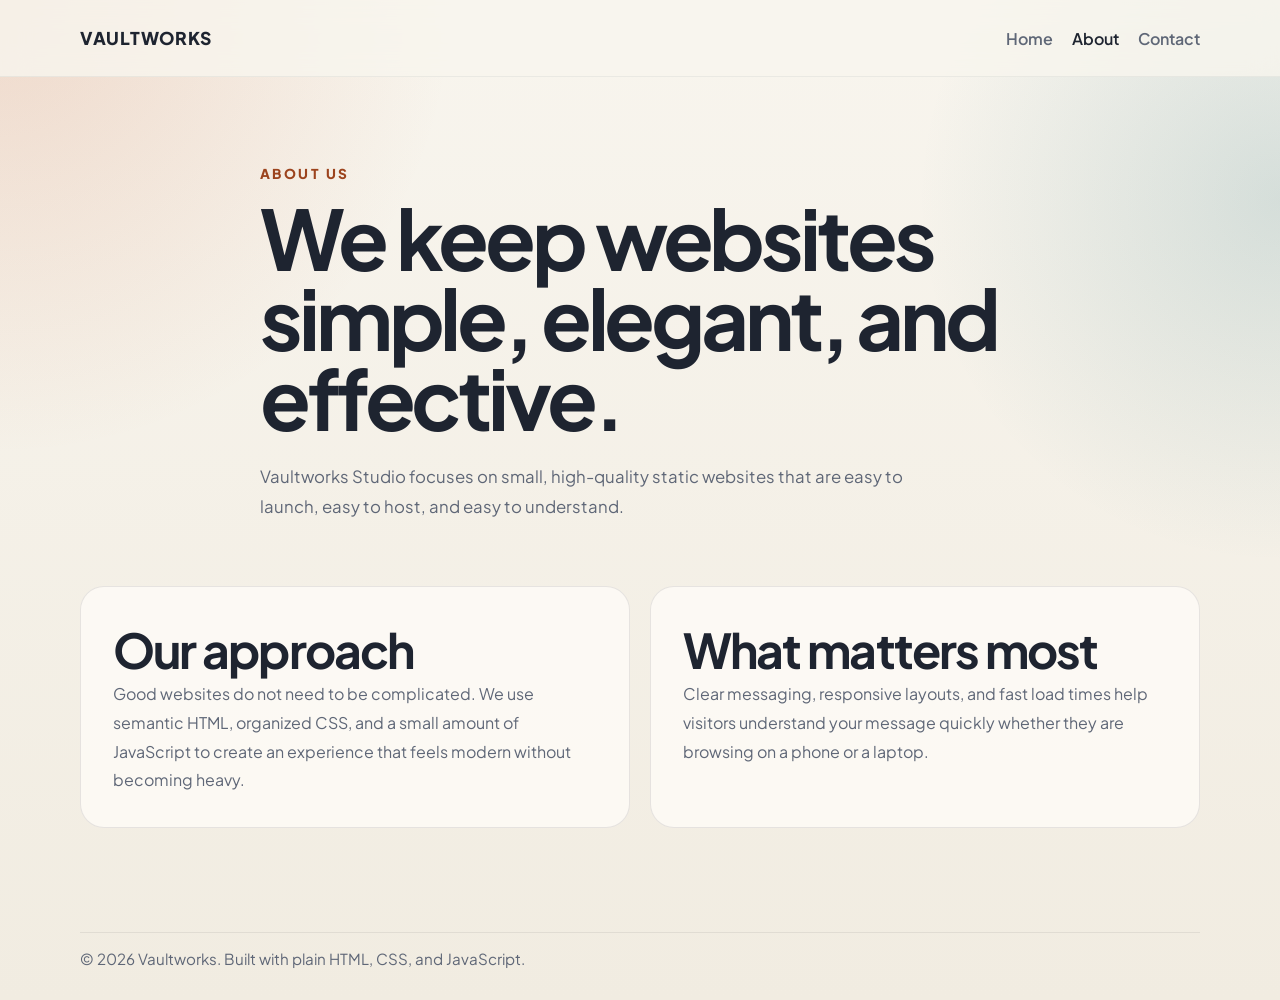
==== about.html @ fb373f13 "Initial static site for GitHub Pages" ====
<!DOCTYPE html>
<html lang="en">
<head>
  <meta charset="UTF-8">
  <meta name="viewport" content="width=device-width, initial-scale=1.0">
  <title>About | Vaultworks Studio</title>
  <meta name="description" content="Learn about Vaultworks Studio and our approach to building clean, modern, and responsive static websites.">
  <meta name="keywords" content="about web design, responsive website studio, static website agency">
  <meta name="author" content="Vaultworks Studio">
  <meta property="og:title" content="About Vaultworks Studio">
  <meta property="og:description" content="Our approach to simple, elegant, and fast static web design.">
  <meta property="og:type" content="website">
  <meta property="og:url" content="https://example.com/about.html">
  <meta name="twitter:card" content="summary">
  <link rel="preconnect" href="https://fonts.googleapis.com">
  <link rel="preconnect" href="https://fonts.gstatic.com" crossorigin>
  <link href="https://fonts.googleapis.com/css2?family=Plus+Jakarta+Sans:wght@400;500;600;700;800&display=swap" rel="stylesheet">
  <link rel="stylesheet" href="style.css">
</head>
<body>
  <header class="site-header">
    <div class="container nav-wrap">
      <a class="brand" href="index.html">Vaultworks</a>
      <button class="nav-toggle" type="button" aria-expanded="false" aria-controls="site-nav" aria-label="Open navigation">
        <span></span>
        <span></span>
        <span></span>
      </button>
      <nav id="site-nav" class="site-nav" aria-label="Main navigation">
        <a href="index.html">Home</a>
        <a class="active" href="about.html">About</a>
        <a href="contact.html">Contact</a>
      </nav>
    </div>
  </header>

  <main class="page-main">
    <section class="page-hero">
      <div class="container narrow">
        <p class="eyebrow">About us</p>
        <h1>We keep websites simple, elegant, and effective.</h1>
        <p class="lead">
          Vaultworks Studio focuses on small, high-quality static websites that are easy to launch,
          easy to host, and easy to understand.
        </p>
      </div>
    </section>

    <section class="content-section">
      <div class="container two-column">
        <div>
          <h2>Our approach</h2>
          <p>
            Good websites do not need to be complicated. We use semantic HTML, organized CSS, and
            a small amount of JavaScript to create an experience that feels modern without becoming heavy.
          </p>
        </div>
        <div>
          <h2>What matters most</h2>
          <p>
            Clear messaging, responsive layouts, and fast load times help visitors understand your
            message quickly whether they are browsing on a phone or a laptop.
          </p>
        </div>
      </div>
    </section>
  </main>

  <footer class="site-footer">
    <div class="container footer-wrap">
      <p>&copy; 2026 Vaultworks. Built with plain HTML, CSS, and JavaScript.</p>
    </div>
  </footer>

  <script src="script.js"></script>
</body>
</html>
---- style.css ----
:root {
  --bg: #f5f1e8;
  --surface: rgba(255, 255, 255, 0.72);
  --surface-strong: #fffdf8;
  --text: #1e2430;
  --muted: #5f6777;
  --line: rgba(30, 36, 48, 0.1);
  --accent: #c75c2d;
  --accent-dark: #9c431d;
  --shadow: 0 24px 60px rgba(35, 38, 45, 0.12);
  --radius: 24px;
  --max-width: 1120px;
}

* {
  box-sizing: border-box;
}

html {
  scroll-behavior: smooth;
}

body {
  margin: 0;
  font-family: "Plus Jakarta Sans", sans-serif;
  color: var(--text);
  background:
    radial-gradient(circle at top left, rgba(199, 92, 45, 0.18), transparent 28%),
    radial-gradient(circle at right 20%, rgba(38, 112, 126, 0.16), transparent 24%),
    linear-gradient(180deg, #f8f5ee 0%, #f1ece1 100%);
  min-height: 100vh;
}

a {
  color: inherit;
  text-decoration: none;
}

img {
  max-width: 100%;
  display: block;
}

.container {
  width: min(calc(100% - 2rem), var(--max-width));
  margin: 0 auto;
}

.site-header {
  position: sticky;
  top: 0;
  z-index: 10;
  backdrop-filter: blur(14px);
  background: rgba(248, 245, 238, 0.8);
  border-bottom: 1px solid rgba(30, 36, 48, 0.06);
}

.nav-wrap {
  display: flex;
  align-items: center;
  justify-content: space-between;
  min-height: 76px;
  gap: 1rem;
}

.brand {
  font-size: 1.1rem;
  font-weight: 800;
  letter-spacing: 0.04em;
  text-transform: uppercase;
}

.site-nav {
  display: flex;
  align-items: center;
  gap: 1.2rem;
}

.site-nav a {
  color: var(--muted);
  font-weight: 600;
  transition: color 180ms ease;
}

.site-nav a:hover,
.site-nav a.active {
  color: var(--text);
}

.nav-toggle {
  display: none;
  width: 48px;
  height: 48px;
  border: 1px solid var(--line);
  border-radius: 14px;
  background: rgba(255, 255, 255, 0.55);
  padding: 0;
  cursor: pointer;
}

.nav-toggle span {
  display: block;
  width: 20px;
  height: 2px;
  margin: 5px auto;
  background: var(--text);
  border-radius: 999px;
  transition: transform 180ms ease, opacity 180ms ease;
}

.hero,
.page-hero {
  padding: 5.5rem 0 3rem;
}

.hero-grid {
  display: grid;
  grid-template-columns: 1.15fr 0.85fr;
  gap: 2rem;
  align-items: center;
}

.hero-copy h1,
.page-hero h1 {
  margin: 0;
  font-size: clamp(2.8rem, 7vw, 5.2rem);
  line-height: 0.96;
  letter-spacing: -0.05em;
}

.eyebrow {
  margin: 0 0 1rem;
  color: var(--accent-dark);
  font-size: 0.85rem;
  font-weight: 800;
  letter-spacing: 0.18em;
  text-transform: uppercase;
}

.lead {
  max-width: 58ch;
  margin: 1.5rem 0 0;
  color: var(--muted);
  font-size: 1.05rem;
  line-height: 1.8;
}

.button {
  display: inline-flex;
  align-items: center;
  justify-content: center;
  margin-top: 2rem;
  padding: 0.95rem 1.4rem;
  border-radius: 999px;
  background: linear-gradient(135deg, var(--accent), #df8d3e);
  color: white;
  font-weight: 700;
  box-shadow: 0 18px 40px rgba(199, 92, 45, 0.28);
  transition: transform 180ms ease, box-shadow 180ms ease;
}

.button:hover,
.button:focus-visible {
  transform: translateY(-2px);
  box-shadow: 0 22px 50px rgba(199, 92, 45, 0.34);
}

.hero-card {
  position: relative;
  min-height: 360px;
}

.card-glow {
  position: absolute;
  inset: 12% 10% auto auto;
  width: 180px;
  height: 180px;
  border-radius: 50%;
  background: rgba(223, 141, 62, 0.32);
  filter: blur(30px);
}

.hero-panel,
.feature-card,
.contact-card {
  border: 1px solid rgba(255, 255, 255, 0.55);
  background: var(--surface);
  backdrop-filter: blur(12px);
  box-shadow: var(--shadow);
}

.hero-panel {
  position: relative;
  margin-top: 3rem;
  padding: 2rem;
  border-radius: 28px;
}

.hero-panel p,
.hero-panel li {
  color: var(--muted);
}

.hero-panel p {
  margin-top: 0;
  font-size: 0.95rem;
  font-weight: 800;
  color: var(--text);
  letter-spacing: 0.08em;
  text-transform: uppercase;
}

.hero-panel ul {
  margin: 1rem 0 0;
  padding-left: 1.1rem;
  line-height: 1.9;
}

.features,
.content-section {
  padding: 1rem 0 5rem;
}

.section-head {
  margin-bottom: 1.5rem;
}

.section-head h2,
.content-section h2 {
  margin: 0;
  font-size: clamp(1.9rem, 4vw, 3rem);
  letter-spacing: -0.04em;
}

.feature-grid,
.two-column {
  display: grid;
  grid-template-columns: repeat(3, minmax(0, 1fr));
  gap: 1.25rem;
}

.feature-card,
.contact-card {
  padding: 1.7rem;
  border-radius: var(--radius);
}

.feature-card h3 {
  margin-top: 0;
  margin-bottom: 0.75rem;
  font-size: 1.15rem;
}

.feature-card p,
.two-column p,
.contact-card p {
  margin: 0;
  color: var(--muted);
  line-height: 1.8;
}

.narrow {
  max-width: 760px;
}

.two-column {
  grid-template-columns: repeat(2, minmax(0, 1fr));
}

.two-column > div {
  padding: 2rem;
  border-radius: var(--radius);
  background: rgba(255, 253, 248, 0.75);
  border: 1px solid var(--line);
}

.contact-card {
  max-width: 720px;
}

.contact-card a {
  color: var(--accent-dark);
}

.site-footer {
  padding: 1.5rem 0 2rem;
}

.footer-wrap {
  padding-top: 1rem;
  border-top: 1px solid rgba(30, 36, 48, 0.08);
}

.site-footer p {
  margin: 0;
  color: var(--muted);
  font-size: 0.95rem;
}

body.menu-open {
  overflow: hidden;
}

@media (max-width: 820px) {
  .nav-toggle {
    display: inline-block;
  }

  .site-nav {
    position: absolute;
    top: calc(100% + 0.75rem);
    right: 1rem;
    left: 1rem;
    display: none;
    flex-direction: column;
    align-items: flex-start;
    padding: 1rem;
    border: 1px solid var(--line);
    border-radius: 20px;
    background: rgba(255, 253, 248, 0.95);
    box-shadow: var(--shadow);
  }

  .site-nav.is-open {
    display: flex;
  }

  .hero-grid,
  .feature-grid,
  .two-column {
    grid-template-columns: 1fr;
  }

  .hero,
  .page-hero {
    padding-top: 4.5rem;
  }

  .hero-copy h1,
  .page-hero h1 {
    font-size: clamp(2.5rem, 12vw, 4rem);
  }

  .hero-card {
    min-height: 0;
  }
}

@media (prefers-reduced-motion: reduce) {
  html {
    scroll-behavior: auto;
  }

  *,
  *::before,
  *::after {
    animation: none !important;
    transition: none !important;
  }
}
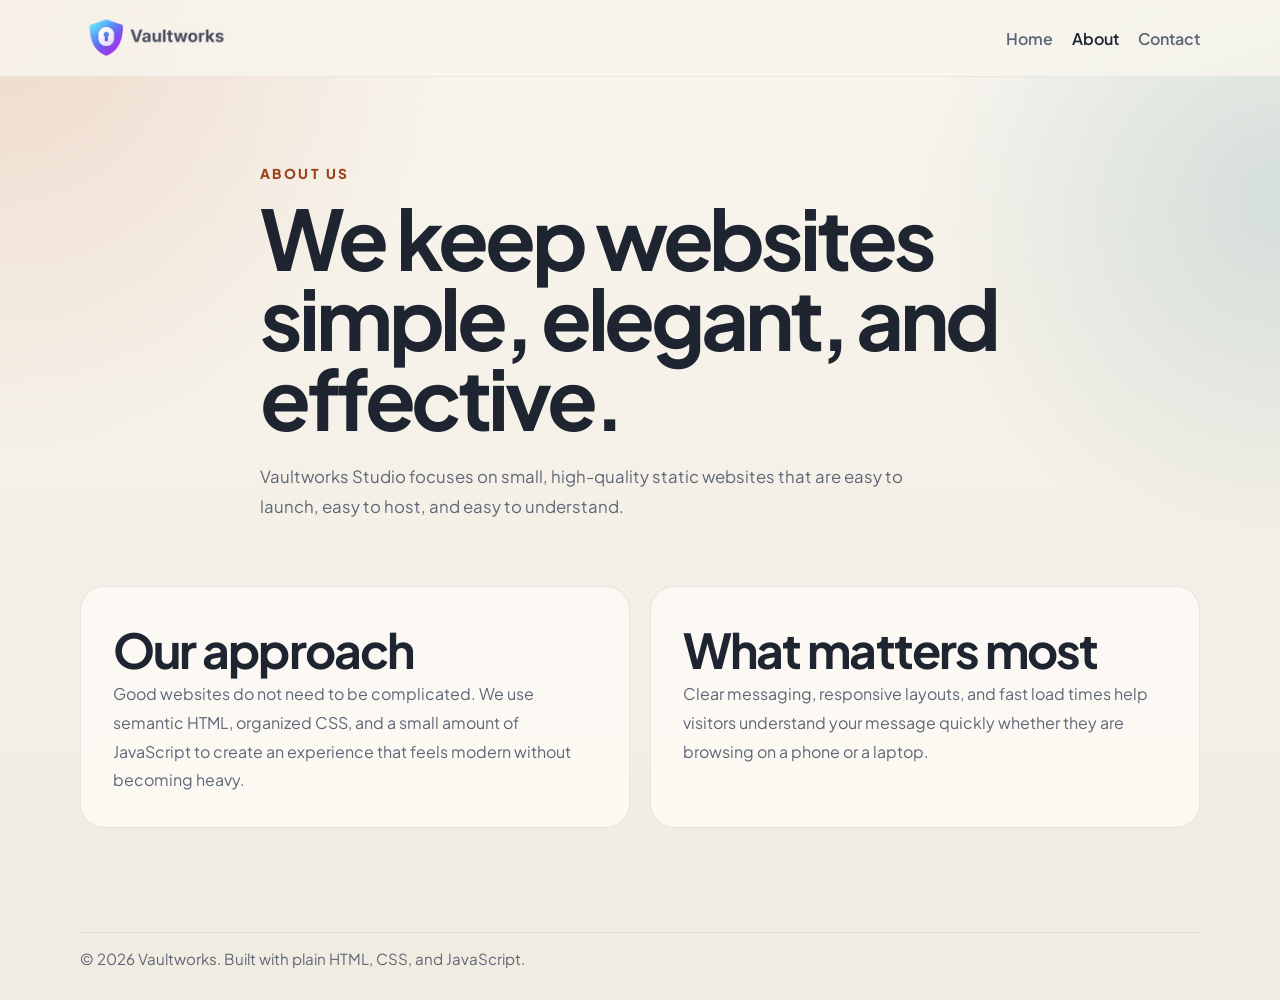
==== commit 23ae04f5: "Add Vaultworks logo to site header" ====
--- a/about.html
+++ b/about.html
@@ -20,7 +20,9 @@
 <body>
   <header class="site-header">
     <div class="container nav-wrap">
-      <a class="brand" href="index.html">Vaultworks</a>
+      <a class="brand" href="index.html" aria-label="Vaultworks home">
+        <img src="assets/Vaultworks-logo.png" alt="Vaultworks" class="brand-logo">
+      </a>
       <button class="nav-toggle" type="button" aria-expanded="false" aria-controls="site-nav" aria-label="Open navigation">
         <span></span>
         <span></span>
--- a/style.css
+++ b/style.css
@@ -64,10 +64,15 @@
 }
 
 .brand {
-  font-size: 1.1rem;
-  font-weight: 800;
-  letter-spacing: 0.04em;
-  text-transform: uppercase;
+  display: inline-flex;
+  align-items: center;
+  flex: 0 1 auto;
+}
+
+.brand-logo {
+  width: auto;
+  height: 56px;
+  max-width: min(48vw, 360px);
 }
 
 .site-nav {
@@ -302,6 +307,10 @@
 }
 
 @media (max-width: 820px) {
+  .nav-wrap {
+    min-height: 82px;
+  }
+
   .nav-toggle {
     display: inline-block;
   }
@@ -331,6 +340,11 @@
     grid-template-columns: 1fr;
   }
 
+  .brand-logo {
+    height: 44px;
+    max-width: 62vw;
+  }
+
   .hero,
   .page-hero {
     padding-top: 4.5rem;
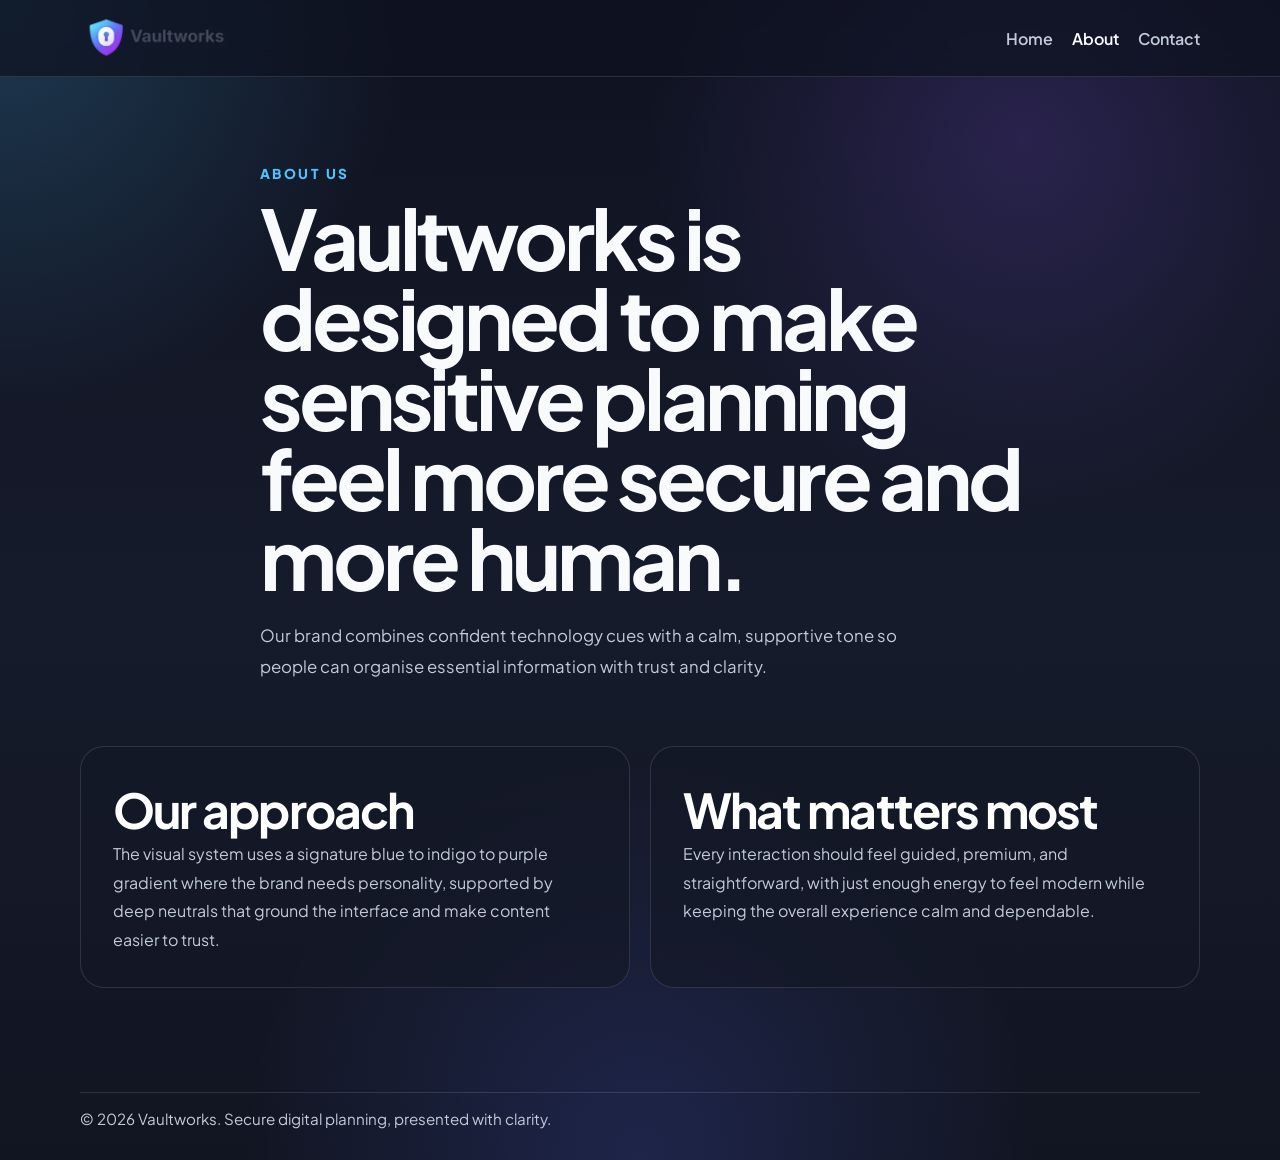
==== commit 032c8372: "Align site styling with brand guidelines" ====
--- a/about.html
+++ b/about.html
@@ -3,14 +3,15 @@
 <head>
   <meta charset="UTF-8">
   <meta name="viewport" content="width=device-width, initial-scale=1.0">
-  <title>About | Vaultworks Studio</title>
-  <meta name="description" content="Learn about Vaultworks Studio and our approach to building clean, modern, and responsive static websites.">
-  <meta name="keywords" content="about web design, responsive website studio, static website agency">
-  <meta name="author" content="Vaultworks Studio">
-  <meta property="og:title" content="About Vaultworks Studio">
-  <meta property="og:description" content="Our approach to simple, elegant, and fast static web design.">
+  <title>About | Vaultworks</title>
+  <meta name="description" content="Learn how Vaultworks combines security, clarity, and modern design into a trusted digital planning experience.">
+  <meta name="keywords" content="about vaultworks, secure planning, digital vault, trusted platform">
+  <meta name="author" content="Vaultworks">
+  <meta name="theme-color" content="#0F1220">
+  <meta property="og:title" content="About Vaultworks">
+  <meta property="og:description" content="How Vaultworks approaches trust, clarity, and modern digital planning.">
   <meta property="og:type" content="website">
-  <meta property="og:url" content="https://example.com/about.html">
+  <meta property="og:url" content="https://vaultworks.co.uk/about.html">
   <meta name="twitter:card" content="summary">
   <link rel="preconnect" href="https://fonts.googleapis.com">
   <link rel="preconnect" href="https://fonts.gstatic.com" crossorigin>
@@ -40,10 +41,10 @@
     <section class="page-hero">
       <div class="container narrow">
         <p class="eyebrow">About us</p>
-        <h1>We keep websites simple, elegant, and effective.</h1>
+        <h1>Vaultworks is designed to make sensitive planning feel more secure and more human.</h1>
         <p class="lead">
-          Vaultworks Studio focuses on small, high-quality static websites that are easy to launch,
-          easy to host, and easy to understand.
+          Our brand combines confident technology cues with a calm, supportive tone so people can
+          organise essential information with trust and clarity.
         </p>
       </div>
     </section>
@@ -53,15 +54,15 @@
         <div>
           <h2>Our approach</h2>
           <p>
-            Good websites do not need to be complicated. We use semantic HTML, organized CSS, and
-            a small amount of JavaScript to create an experience that feels modern without becoming heavy.
+            The visual system uses a signature blue to indigo to purple gradient where the brand needs
+            personality, supported by deep neutrals that ground the interface and make content easier to trust.
           </p>
         </div>
         <div>
           <h2>What matters most</h2>
           <p>
-            Clear messaging, responsive layouts, and fast load times help visitors understand your
-            message quickly whether they are browsing on a phone or a laptop.
+            Every interaction should feel guided, premium, and straightforward, with just enough energy
+            to feel modern while keeping the overall experience calm and dependable.
           </p>
         </div>
       </div>
@@ -70,7 +71,7 @@
 
   <footer class="site-footer">
     <div class="container footer-wrap">
-      <p>&copy; 2026 Vaultworks. Built with plain HTML, CSS, and JavaScript.</p>
+      <p>&copy; 2026 Vaultworks. Secure digital planning, presented with clarity.</p>
     </div>
   </footer>
 
--- a/style.css
+++ b/style.css
@@ -1,13 +1,17 @@
 :root {
-  --bg: #f5f1e8;
-  --surface: rgba(255, 255, 255, 0.72);
-  --surface-strong: #fffdf8;
-  --text: #1e2430;
-  --muted: #5f6777;
-  --line: rgba(30, 36, 48, 0.1);
-  --accent: #c75c2d;
-  --accent-dark: #9c431d;
-  --shadow: 0 24px 60px rgba(35, 38, 45, 0.12);
+  --bg: #0f1220;
+  --surface: rgba(20, 25, 39, 0.76);
+  --surface-strong: #1f2937;
+  --surface-light: #f9fafb;
+  --text: #f9fafb;
+  --muted: #c1cad8;
+  --line: rgba(255, 255, 255, 0.12);
+  --accent-blue: #4fc3ff;
+  --accent-indigo: #5a6cff;
+  --accent-purple: #8b5cf6;
+  --accent-green: #22c55e;
+  --accent-gradient: linear-gradient(135deg, #4fc3ff 0%, #5a6cff 48%, #8b5cf6 100%);
+  --shadow: 0 24px 60px rgba(4, 8, 20, 0.45);
   --radius: 24px;
   --max-width: 1120px;
 }
@@ -25,9 +29,10 @@
   font-family: "Plus Jakarta Sans", sans-serif;
   color: var(--text);
   background:
-    radial-gradient(circle at top left, rgba(199, 92, 45, 0.18), transparent 28%),
-    radial-gradient(circle at right 20%, rgba(38, 112, 126, 0.16), transparent 24%),
-    linear-gradient(180deg, #f8f5ee 0%, #f1ece1 100%);
+    radial-gradient(circle at top left, rgba(79, 195, 255, 0.22), transparent 24%),
+    radial-gradient(circle at 80% 12%, rgba(139, 92, 246, 0.2), transparent 26%),
+    radial-gradient(circle at 50% 100%, rgba(90, 108, 255, 0.18), transparent 30%),
+    linear-gradient(180deg, #0f1220 0%, #161b2b 52%, #111522 100%);
   min-height: 100vh;
 }
 
@@ -51,8 +56,8 @@
   top: 0;
   z-index: 10;
   backdrop-filter: blur(14px);
-  background: rgba(248, 245, 238, 0.8);
-  border-bottom: 1px solid rgba(30, 36, 48, 0.06);
+  background: rgba(15, 18, 32, 0.72);
+  border-bottom: 1px solid var(--line);
 }
 
 .nav-wrap {
@@ -89,7 +94,7 @@
 
 .site-nav a:hover,
 .site-nav a.active {
-  color: var(--text);
+  color: white;
 }
 
 .nav-toggle {
@@ -98,7 +103,7 @@
   height: 48px;
   border: 1px solid var(--line);
   border-radius: 14px;
-  background: rgba(255, 255, 255, 0.55);
+  background: rgba(255, 255, 255, 0.06);
   padding: 0;
   cursor: pointer;
 }
@@ -135,7 +140,7 @@
 
 .eyebrow {
   margin: 0 0 1rem;
-  color: var(--accent-dark);
+  color: var(--accent-blue);
   font-size: 0.85rem;
   font-weight: 800;
   letter-spacing: 0.18em;
@@ -157,17 +162,17 @@
   margin-top: 2rem;
   padding: 0.95rem 1.4rem;
   border-radius: 999px;
-  background: linear-gradient(135deg, var(--accent), #df8d3e);
+  background: var(--accent-gradient);
   color: white;
   font-weight: 700;
-  box-shadow: 0 18px 40px rgba(199, 92, 45, 0.28);
+  box-shadow: 0 18px 40px rgba(90, 108, 255, 0.34);
   transition: transform 180ms ease, box-shadow 180ms ease;
 }
 
 .button:hover,
 .button:focus-visible {
   transform: translateY(-2px);
-  box-shadow: 0 22px 50px rgba(199, 92, 45, 0.34);
+  box-shadow: 0 22px 50px rgba(90, 108, 255, 0.42);
 }
 
 .hero-card {
@@ -178,17 +183,17 @@
 .card-glow {
   position: absolute;
   inset: 12% 10% auto auto;
-  width: 180px;
-  height: 180px;
+  width: 220px;
+  height: 220px;
   border-radius: 50%;
-  background: rgba(223, 141, 62, 0.32);
-  filter: blur(30px);
+  background: radial-gradient(circle, rgba(79, 195, 255, 0.35) 0%, rgba(139, 92, 246, 0.28) 62%, transparent 100%);
+  filter: blur(24px);
 }
 
 .hero-panel,
 .feature-card,
 .contact-card {
-  border: 1px solid rgba(255, 255, 255, 0.55);
+  border: 1px solid var(--line);
   background: var(--surface);
   backdrop-filter: blur(12px);
   box-shadow: var(--shadow);
@@ -210,7 +215,7 @@
   margin-top: 0;
   font-size: 0.95rem;
   font-weight: 800;
-  color: var(--text);
+  color: white;
   letter-spacing: 0.08em;
   text-transform: uppercase;
 }
@@ -254,6 +259,7 @@
   margin-top: 0;
   margin-bottom: 0.75rem;
   font-size: 1.15rem;
+  color: white;
 }
 
 .feature-card p,
@@ -275,7 +281,7 @@
 .two-column > div {
   padding: 2rem;
   border-radius: var(--radius);
-  background: rgba(255, 253, 248, 0.75);
+  background: rgba(20, 25, 39, 0.68);
   border: 1px solid var(--line);
 }
 
@@ -284,7 +290,13 @@
 }
 
 .contact-card a {
-  color: var(--accent-dark);
+  color: var(--accent-blue);
+}
+
+.contact-card h2,
+.two-column h2,
+.section-head h2 {
+  color: white;
 }
 
 .site-footer {
@@ -293,7 +305,7 @@
 
 .footer-wrap {
   padding-top: 1rem;
-  border-top: 1px solid rgba(30, 36, 48, 0.08);
+  border-top: 1px solid var(--line);
 }
 
 .site-footer p {
@@ -326,7 +338,7 @@
     padding: 1rem;
     border: 1px solid var(--line);
     border-radius: 20px;
-    background: rgba(255, 253, 248, 0.95);
+    background: rgba(15, 18, 32, 0.96);
     box-shadow: var(--shadow);
   }
 
